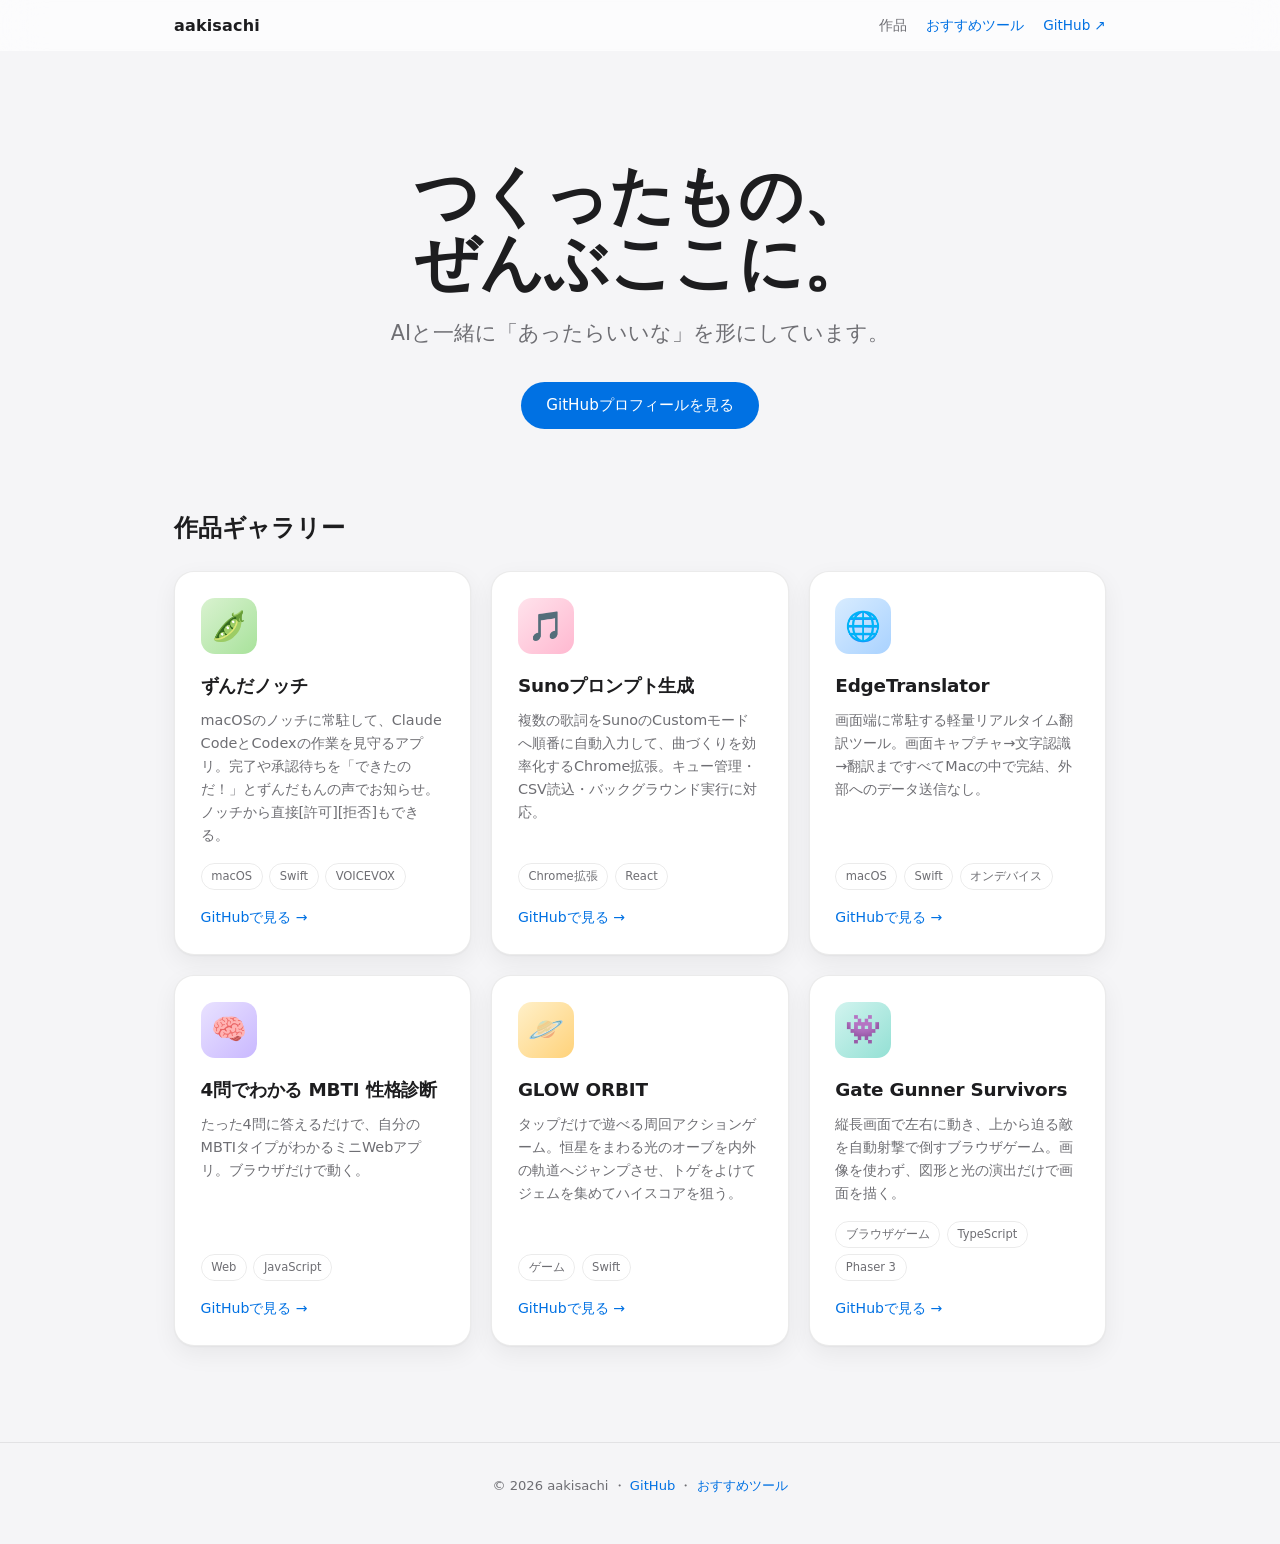
==== index.html @ 453d5697 "初回公開：作品ギャラリー＋おすすめツール" ====
<!DOCTYPE html>
<html lang="ja">
<head>
<meta charset="UTF-8">
<meta name="viewport" content="width=device-width, initial-scale=1.0">
<title>aakisachi | 作品ギャラリー</title>
<meta name="description" content="aakisachiがつくったアプリ・ツールの紹介ページ">
<link rel="stylesheet" href="style.css">
</head>
<body>

<header>
  <div class="header-inner">
    <a class="header-name" href="index.html">aakisachi</a>
    <nav class="header-nav">
      <a class="header-link current" href="index.html">作品</a>
      <a class="header-link" href="tools.html">おすすめツール</a>
      <a class="header-link" href="https://github.com/aakisachi" target="_blank" rel="noopener">GitHub ↗</a>
    </nav>
  </div>
</header>

<div class="hero">
  <h1>つくったもの、<br>ぜんぶここに。</h1>
  <p>AIと一緒に「あったらいいな」を形にしています。</p>
  <a class="github-btn" href="https://github.com/aakisachi" target="_blank" rel="noopener">GitHubプロフィールを見る</a>
</div>

<main>
  <h2 class="section-title">作品ギャラリー</h2>
  <div class="grid">

    <a class="card" href="https://github.com/aakisachi/zunda-notch" target="_blank" rel="noopener">
      <div class="card-icon icon-green">🫛</div>
      <h3>ずんだノッチ</h3>
      <p class="desc">macOSのノッチに常駐して、Claude CodeとCodexの作業を見守るアプリ。完了や承認待ちを「できたのだ！」とずんだもんの声でお知らせ。ノッチから直接[許可][拒否]もできる。</p>
      <div class="tags">
        <span class="tag">macOS</span>
        <span class="tag">Swift</span>
        <span class="tag">VOICEVOX</span>
      </div>
      <span class="cta">GitHubで見る →</span>
    </a>

    <a class="card" href="https://github.com/aakisachi/suno-prompt-generator" target="_blank" rel="noopener">
      <div class="card-icon icon-pink">🎵</div>
      <h3>Sunoプロンプト生成</h3>
      <p class="desc">複数の歌詞をSunoのCustomモードへ順番に自動入力して、曲づくりを効率化するChrome拡張。キュー管理・CSV読込・バックグラウンド実行に対応。</p>
      <div class="tags">
        <span class="tag">Chrome拡張</span>
        <span class="tag">React</span>
      </div>
      <span class="cta">GitHubで見る →</span>
    </a>

    <a class="card" href="https://github.com/aakisachi/EdgeTranslator" target="_blank" rel="noopener">
      <div class="card-icon icon-blue">🌐</div>
      <h3>EdgeTranslator</h3>
      <p class="desc">画面端に常駐する軽量リアルタイム翻訳ツール。画面キャプチャ→文字認識→翻訳まですべてMacの中で完結、外部へのデータ送信なし。</p>
      <div class="tags">
        <span class="tag">macOS</span>
        <span class="tag">Swift</span>
        <span class="tag">オンデバイス</span>
      </div>
      <span class="cta">GitHubで見る →</span>
    </a>

    <a class="card" href="https://github.com/aakisachi/mbti-app" target="_blank" rel="noopener">
      <div class="card-icon icon-purple">🧠</div>
      <h3>4問でわかる MBTI 性格診断</h3>
      <p class="desc">たった4問に答えるだけで、自分のMBTIタイプがわかるミニWebアプリ。ブラウザだけで動く。</p>
      <div class="tags">
        <span class="tag">Web</span>
        <span class="tag">JavaScript</span>
      </div>
      <span class="cta">GitHubで見る →</span>
    </a>

    <a class="card" href="https://github.com/aakisachi/glow-orbit" target="_blank" rel="noopener">
      <div class="card-icon icon-gold">🪐</div>
      <h3>GLOW ORBIT</h3>
      <p class="desc">タップだけで遊べる周回アクションゲーム。恒星をまわる光のオーブを内外の軌道へジャンプさせ、トゲをよけてジェムを集めてハイスコアを狙う。</p>
      <div class="tags">
        <span class="tag">ゲーム</span>
        <span class="tag">Swift</span>
      </div>
      <span class="cta">GitHubで見る →</span>
    </a>

    <a class="card" href="https://github.com/aakisachi/gate-gunner-survivors" target="_blank" rel="noopener">
      <div class="card-icon icon-teal">👾</div>
      <h3>Gate Gunner Survivors</h3>
      <p class="desc">縦長画面で左右に動き、上から迫る敵を自動射撃で倒すブラウザゲーム。画像を使わず、図形と光の演出だけで画面を描く。</p>
      <div class="tags">
        <span class="tag">ブラウザゲーム</span>
        <span class="tag">TypeScript</span>
        <span class="tag">Phaser 3</span>
      </div>
      <span class="cta">GitHubで見る →</span>
    </a>

  </div>
</main>

<footer>
  <p>© 2026 aakisachi ・ <a href="https://github.com/aakisachi" target="_blank" rel="noopener">GitHub</a> ・ <a href="tools.html">おすすめツール</a></p>
</footer>

</body>
</html>
---- style.css ----
:root {
  color-scheme: light;
  --bg: #f5f5f7;
  --surface: #ffffff;
  --text: #1d1d1f;
  --text-secondary: #6e6e73;
  --border: rgba(0, 0, 0, 0.08);
  --shadow: 0 1px 2px rgba(0, 0, 0, 0.04), 0 8px 24px rgba(0, 0, 0, 0.06);
  --shadow-hover: 0 2px 4px rgba(0, 0, 0, 0.05), 0 16px 40px rgba(0, 0, 0, 0.10);
  --chrome: rgba(255, 255, 255, 0.65);
  --accent: #0071e3;
}

* { margin: 0; padding: 0; box-sizing: border-box; }

body {
  font-family: system-ui, -apple-system, "Hiragino Sans", "Yu Gothic UI", sans-serif;
  background: var(--bg);
  color: var(--text);
  line-height: 1.6;
  -webkit-font-smoothing: antialiased;
}

/* ── ヘッダー：半透明の浮遊バー ── */
header {
  position: sticky;
  top: 0;
  z-index: 10;
  background: var(--chrome);
  backdrop-filter: blur(20px) saturate(180%);
  -webkit-backdrop-filter: blur(20px) saturate(180%);
}
@media (prefers-reduced-transparency: reduce) {
  header { background: var(--bg); backdrop-filter: none; -webkit-backdrop-filter: none; }
}
.header-inner {
  max-width: 980px;
  margin: 0 auto;
  padding: 0.8rem 1.5rem;
  display: flex;
  align-items: center;
  justify-content: space-between;
}
.header-name {
  font-size: 1rem;
  font-weight: 600;
  letter-spacing: 0.01em;
  color: inherit;
  text-decoration: none;
}
.header-nav {
  display: flex;
  gap: 1.2rem;
  align-items: center;
}
.header-link {
  font-size: 0.85rem;
  color: var(--accent);
  text-decoration: none;
}
.header-link:hover { text-decoration: underline; }
.header-link.current { color: var(--text-secondary); pointer-events: none; }

/* ── ヒーロー ── */
.hero {
  max-width: 980px;
  margin: 0 auto;
  padding: clamp(4rem, 10vw, 7rem) 1.5rem clamp(3rem, 7vw, 5rem);
  text-align: center;
}
.hero.compact {
  padding: clamp(2.5rem, 6vw, 4rem) 1.5rem clamp(2rem, 4vw, 3rem);
}
.hero h1 {
  font-size: clamp(2.4rem, 6vw, 4rem);
  line-height: 1.05;
  letter-spacing: -0.02em;
  font-weight: 700;
}
.hero.compact h1 { font-size: clamp(1.8rem, 4vw, 2.6rem); }
.hero p {
  margin-top: 1.2rem;
  font-size: clamp(1.05rem, 2vw, 1.3rem);
  color: var(--text-secondary);
}
.hero.compact p { font-size: clamp(0.95rem, 1.6vw, 1.1rem); }
.hero .github-btn {
  display: inline-block;
  margin-top: 2rem;
  padding: 0.7rem 1.6rem;
  border-radius: 980px;
  background: var(--accent);
  color: #fff;
  font-size: 0.95rem;
  font-weight: 500;
  text-decoration: none;
  transition: transform 100ms ease-out, opacity 150ms ease-out;
}
.hero .github-btn:hover { opacity: 0.88; }
.hero .github-btn:active { transform: scale(0.97); }

/* ── カードグリッド ── */
main {
  max-width: 980px;
  margin: 0 auto;
  padding: 0 1.5rem clamp(4rem, 8vw, 6rem);
}
.section-title {
  font-size: 1.5rem;
  font-weight: 700;
  letter-spacing: -0.01em;
  margin-bottom: 1.5rem;
}
.grid {
  display: grid;
  grid-template-columns: repeat(auto-fit, minmax(270px, 1fr));
  gap: 1.25rem;
}

.card {
  position: relative;
  display: flex;
  flex-direction: column;
  background: var(--surface);
  border: 1px solid var(--border);
  border-radius: 20px;
  padding: 1.6rem;
  box-shadow: var(--shadow);
  text-decoration: none;
  color: inherit;
  transition: transform 250ms cubic-bezier(0.25, 0.1, 0.25, 1), box-shadow 250ms cubic-bezier(0.25, 0.1, 0.25, 1);
}
a.card:hover { transform: translateY(-4px); box-shadow: var(--shadow-hover); }
a.card:active { transform: translateY(-1px) scale(0.99); transition-duration: 100ms; }

.card-icon {
  width: 56px;
  height: 56px;
  border-radius: 14px;
  display: grid;
  place-items: center;
  font-size: 1.8rem;
  margin-bottom: 1.1rem;
}
.icon-green  { background: linear-gradient(135deg, #d9f2d0, #a8e29b); }
.icon-pink   { background: linear-gradient(135deg, #ffe3ec, #ffb8d0); }
.icon-blue   { background: linear-gradient(135deg, #d8ecff, #a9d2ff); }
.icon-purple { background: linear-gradient(135deg, #e9e2ff, #c9b8ff); }
.icon-gold   { background: linear-gradient(135deg, #fff0c9, #ffd27a); }
.icon-teal   { background: linear-gradient(135deg, #d2f4ef, #93e0d4); }
.icon-gray   { background: linear-gradient(135deg, #ececf0, #d4d4dc); }

.card h3 {
  font-size: 1.15rem;
  font-weight: 600;
  letter-spacing: -0.01em;
}
.card .desc {
  margin-top: 0.5rem;
  font-size: 0.9rem;
  color: var(--text-secondary);
  flex-grow: 1;
}
.card .tags {
  display: flex;
  flex-wrap: wrap;
  gap: 0.4rem;
  margin-top: 1rem;
}
.tag {
  font-size: 0.72rem;
  padding: 0.2rem 0.6rem;
  border-radius: 980px;
  border: 1px solid var(--border);
  color: var(--text-secondary);
}
.card .cta {
  margin-top: 1rem;
  font-size: 0.88rem;
  font-weight: 500;
  color: var(--accent);
}
.badge-soon {
  position: absolute;
  top: 1.2rem;
  right: 1.2rem;
  font-size: 0.7rem;
  font-weight: 600;
  padding: 0.25rem 0.65rem;
  border-radius: 980px;
  background: color-mix(in srgb, var(--accent) 12%, transparent);
  color: var(--accent);
}

.note {
  margin-top: 2rem;
  font-size: 0.8rem;
  color: var(--text-secondary);
}

footer {
  border-top: 1px solid var(--border);
  padding: 2rem 1.5rem 3rem;
  text-align: center;
  font-size: 0.82rem;
  color: var(--text-secondary);
}
footer a { color: var(--accent); text-decoration: none; }
footer a:hover { text-decoration: underline; }

@media (prefers-reduced-motion: reduce) {
  .card, .github-btn { transition: none !important; }
  a.card:hover { transform: none; }
}
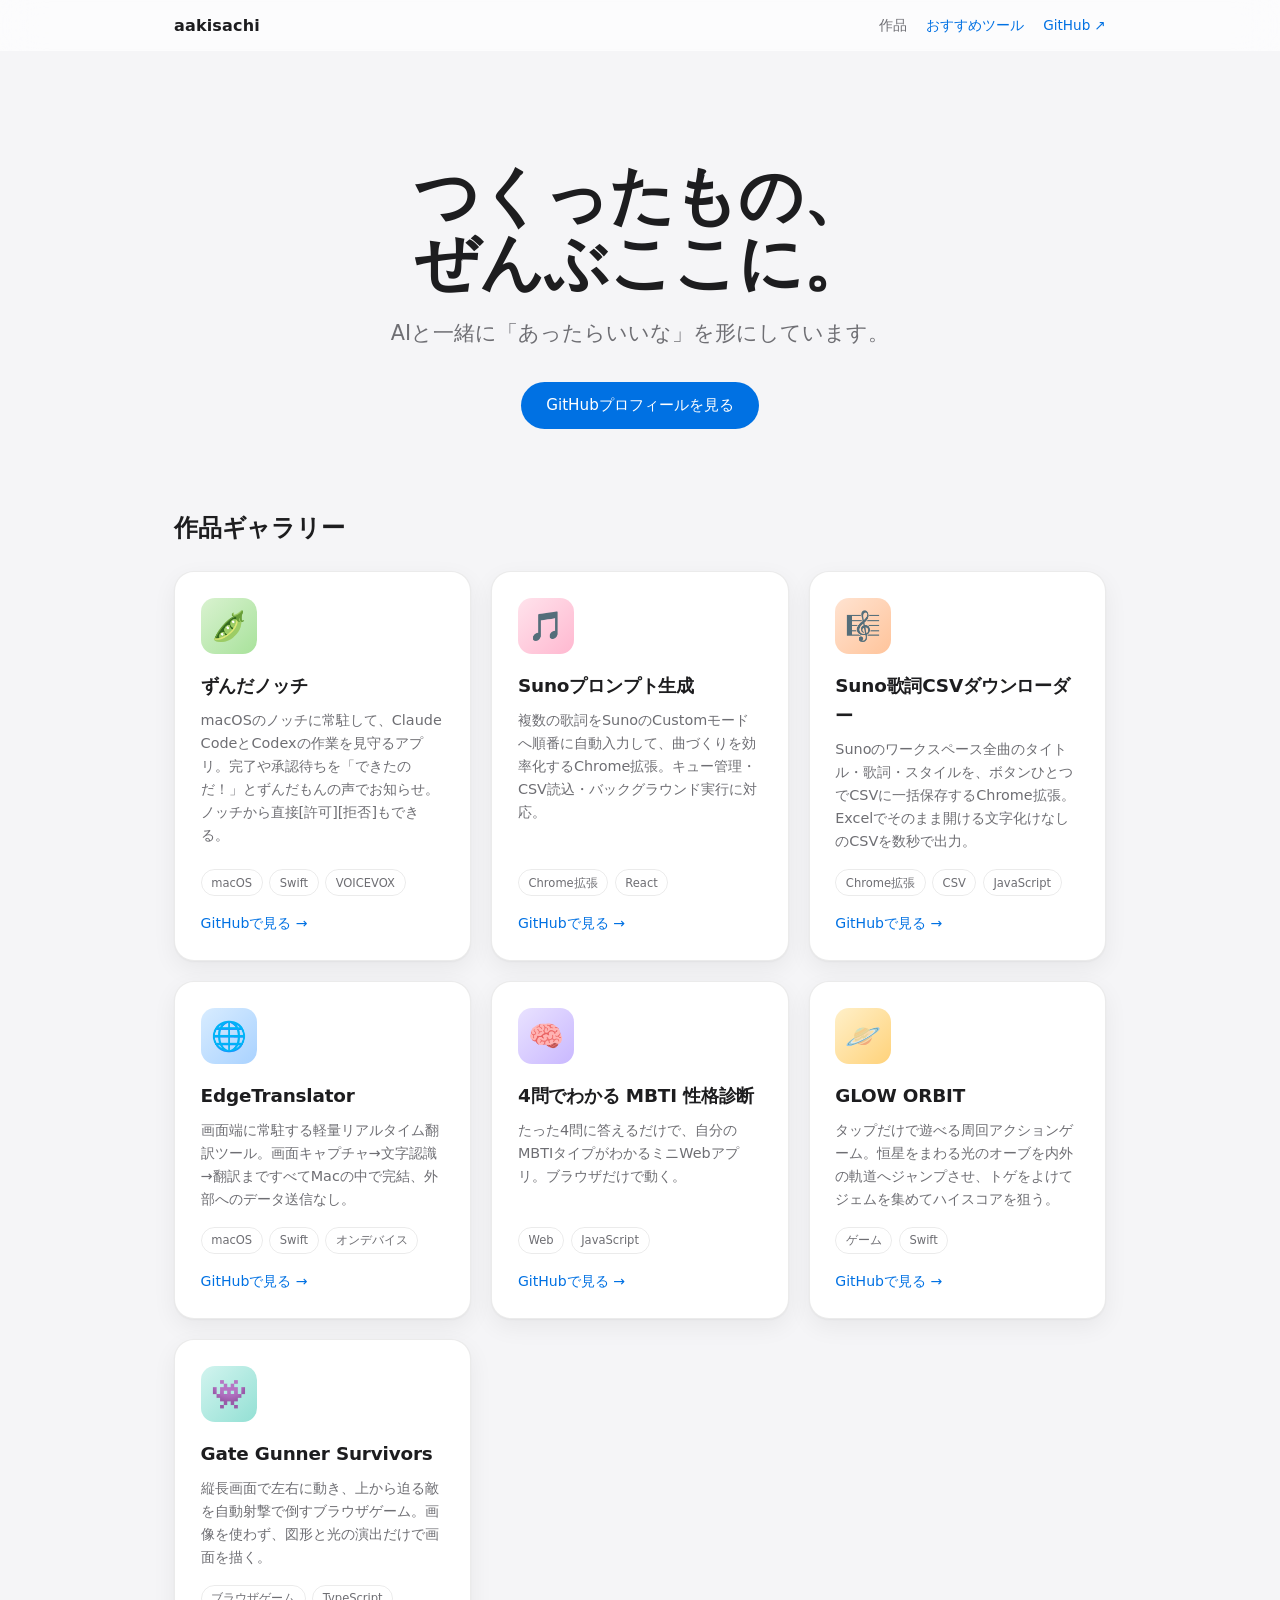
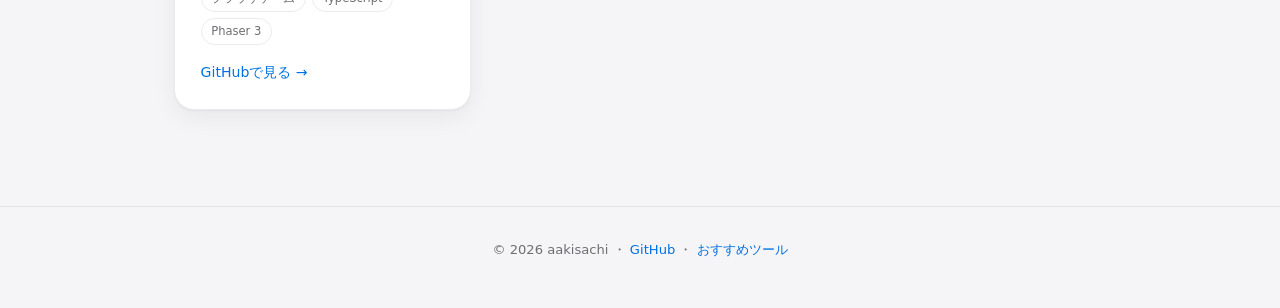
==== commit 6d2209e0: "作品ギャラリーにSuno歌詞CSVダウンローダーを追加 Co-Authored-By: Claude Fable 5 <noreply@anthropic.com>" ====
--- a/index.html
+++ b/index.html
@@ -49,6 +49,18 @@
       <div class="tags">
         <span class="tag">Chrome拡張</span>
         <span class="tag">React</span>
+      </div>
+      <span class="cta">GitHubで見る →</span>
+    </a>
+
+    <a class="card" href="https://github.com/aakisachi/suno-lyrics-csv" target="_blank" rel="noopener">
+      <div class="card-icon icon-orange">🎼</div>
+      <h3>Suno歌詞CSVダウンローダー</h3>
+      <p class="desc">Sunoのワークスペース全曲のタイトル・歌詞・スタイルを、ボタンひとつでCSVに一括保存するChrome拡張。Excelでそのまま開ける文字化けなしのCSVを数秒で出力。</p>
+      <div class="tags">
+        <span class="tag">Chrome拡張</span>
+        <span class="tag">CSV</span>
+        <span class="tag">JavaScript</span>
       </div>
       <span class="cta">GitHubで見る →</span>
     </a>
--- a/style.css
+++ b/style.css
@@ -149,6 +149,7 @@
 .icon-gold   { background: linear-gradient(135deg, #fff0c9, #ffd27a); }
 .icon-teal   { background: linear-gradient(135deg, #d2f4ef, #93e0d4); }
 .icon-gray   { background: linear-gradient(135deg, #ececf0, #d4d4dc); }
+.icon-orange { background: linear-gradient(135deg, #ffe3d1, #ffc49b); }
 
 .card h3 {
   font-size: 1.15rem;
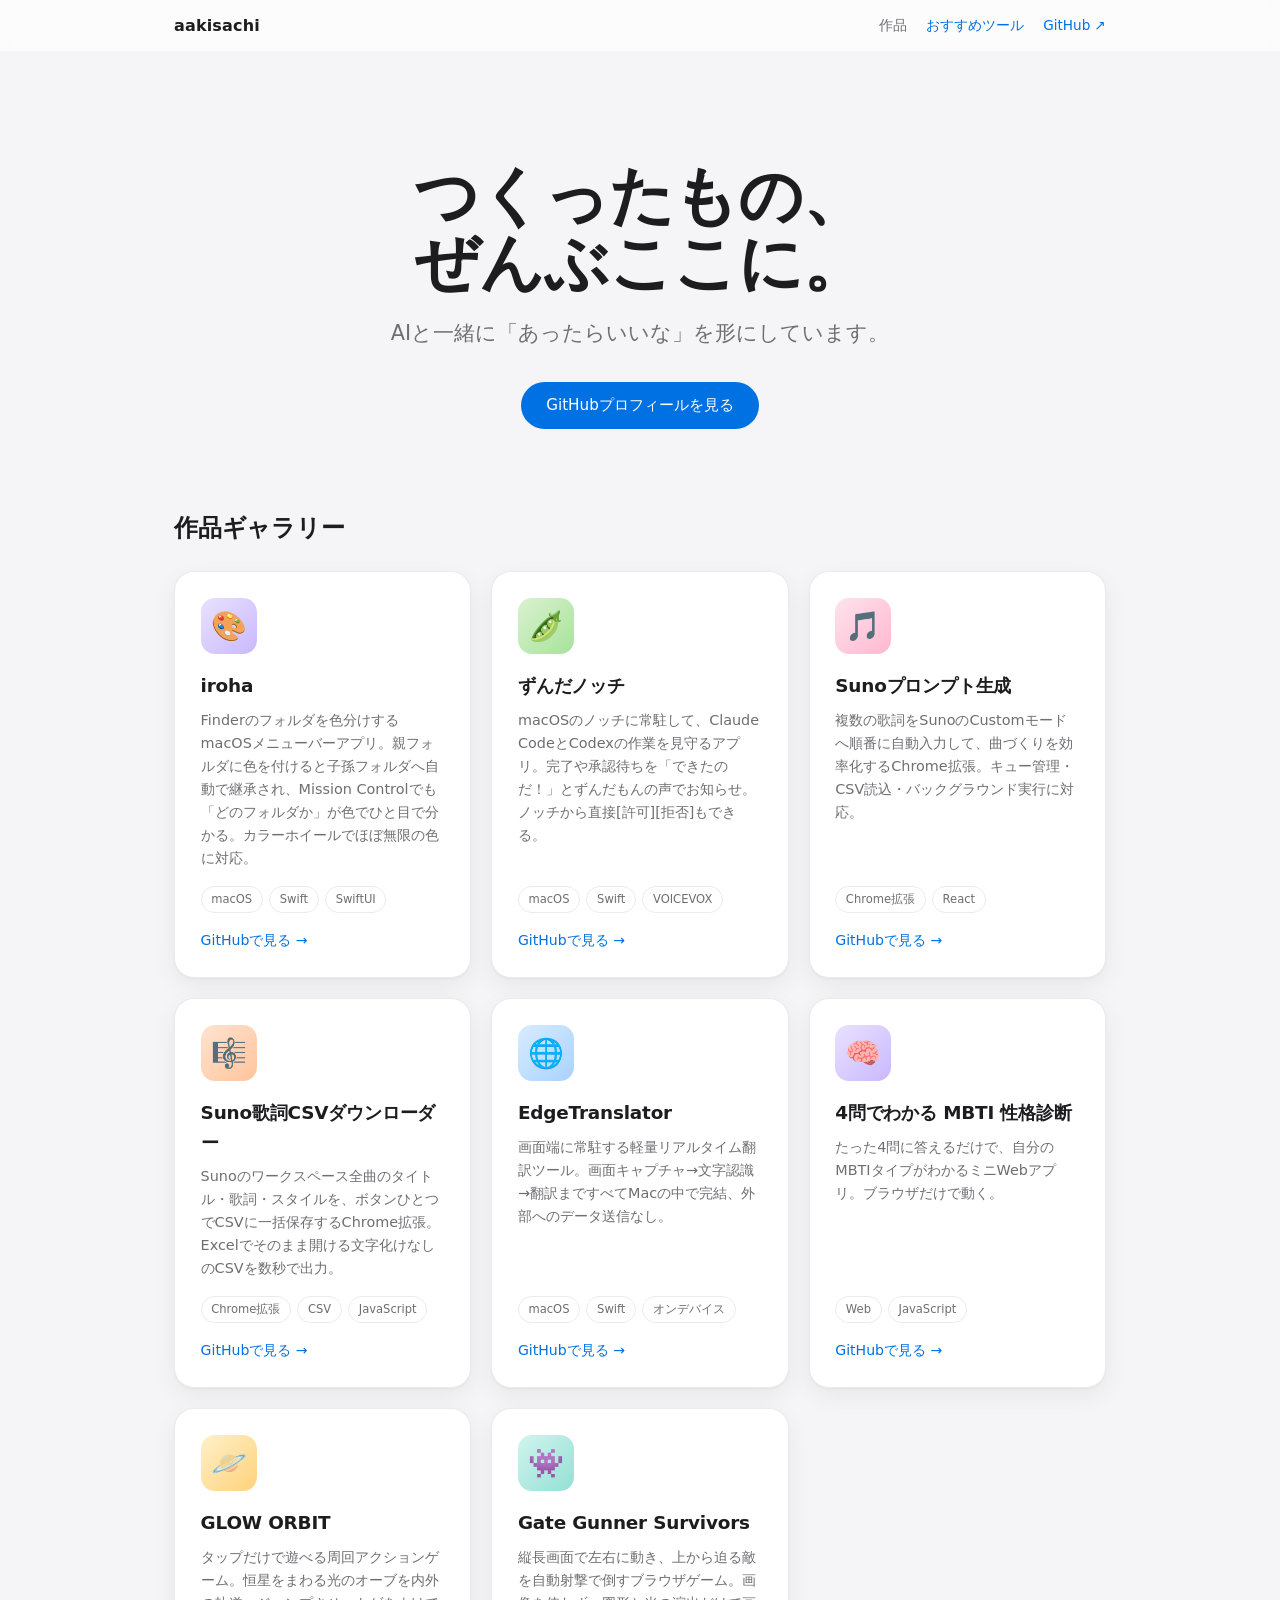
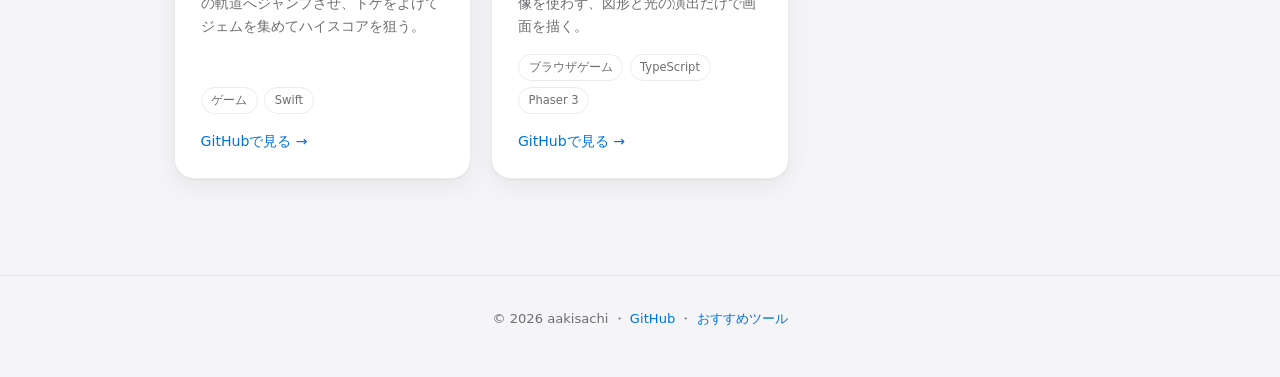
==== commit ac84d75a: "作品ギャラリーに iroha（フォルダ色分けアプリ）を追加 Co-Authored-By: Claude Fable 5 <noreply@anthropic.com>" ====
--- a/index.html
+++ b/index.html
@@ -29,6 +29,18 @@
 <main>
   <h2 class="section-title">作品ギャラリー</h2>
   <div class="grid">
+
+    <a class="card" href="https://github.com/aakisachi/iroha" target="_blank" rel="noopener">
+      <div class="card-icon icon-purple">🎨</div>
+      <h3>iroha</h3>
+      <p class="desc">Finderのフォルダを色分けするmacOSメニューバーアプリ。親フォルダに色を付けると子孫フォルダへ自動で継承され、Mission Controlでも「どのフォルダか」が色でひと目で分かる。カラーホイールでほぼ無限の色に対応。</p>
+      <div class="tags">
+        <span class="tag">macOS</span>
+        <span class="tag">Swift</span>
+        <span class="tag">SwiftUI</span>
+      </div>
+      <span class="cta">GitHubで見る →</span>
+    </a>
 
     <a class="card" href="https://github.com/aakisachi/zunda-notch" target="_blank" rel="noopener">
       <div class="card-icon icon-green">🫛</div>
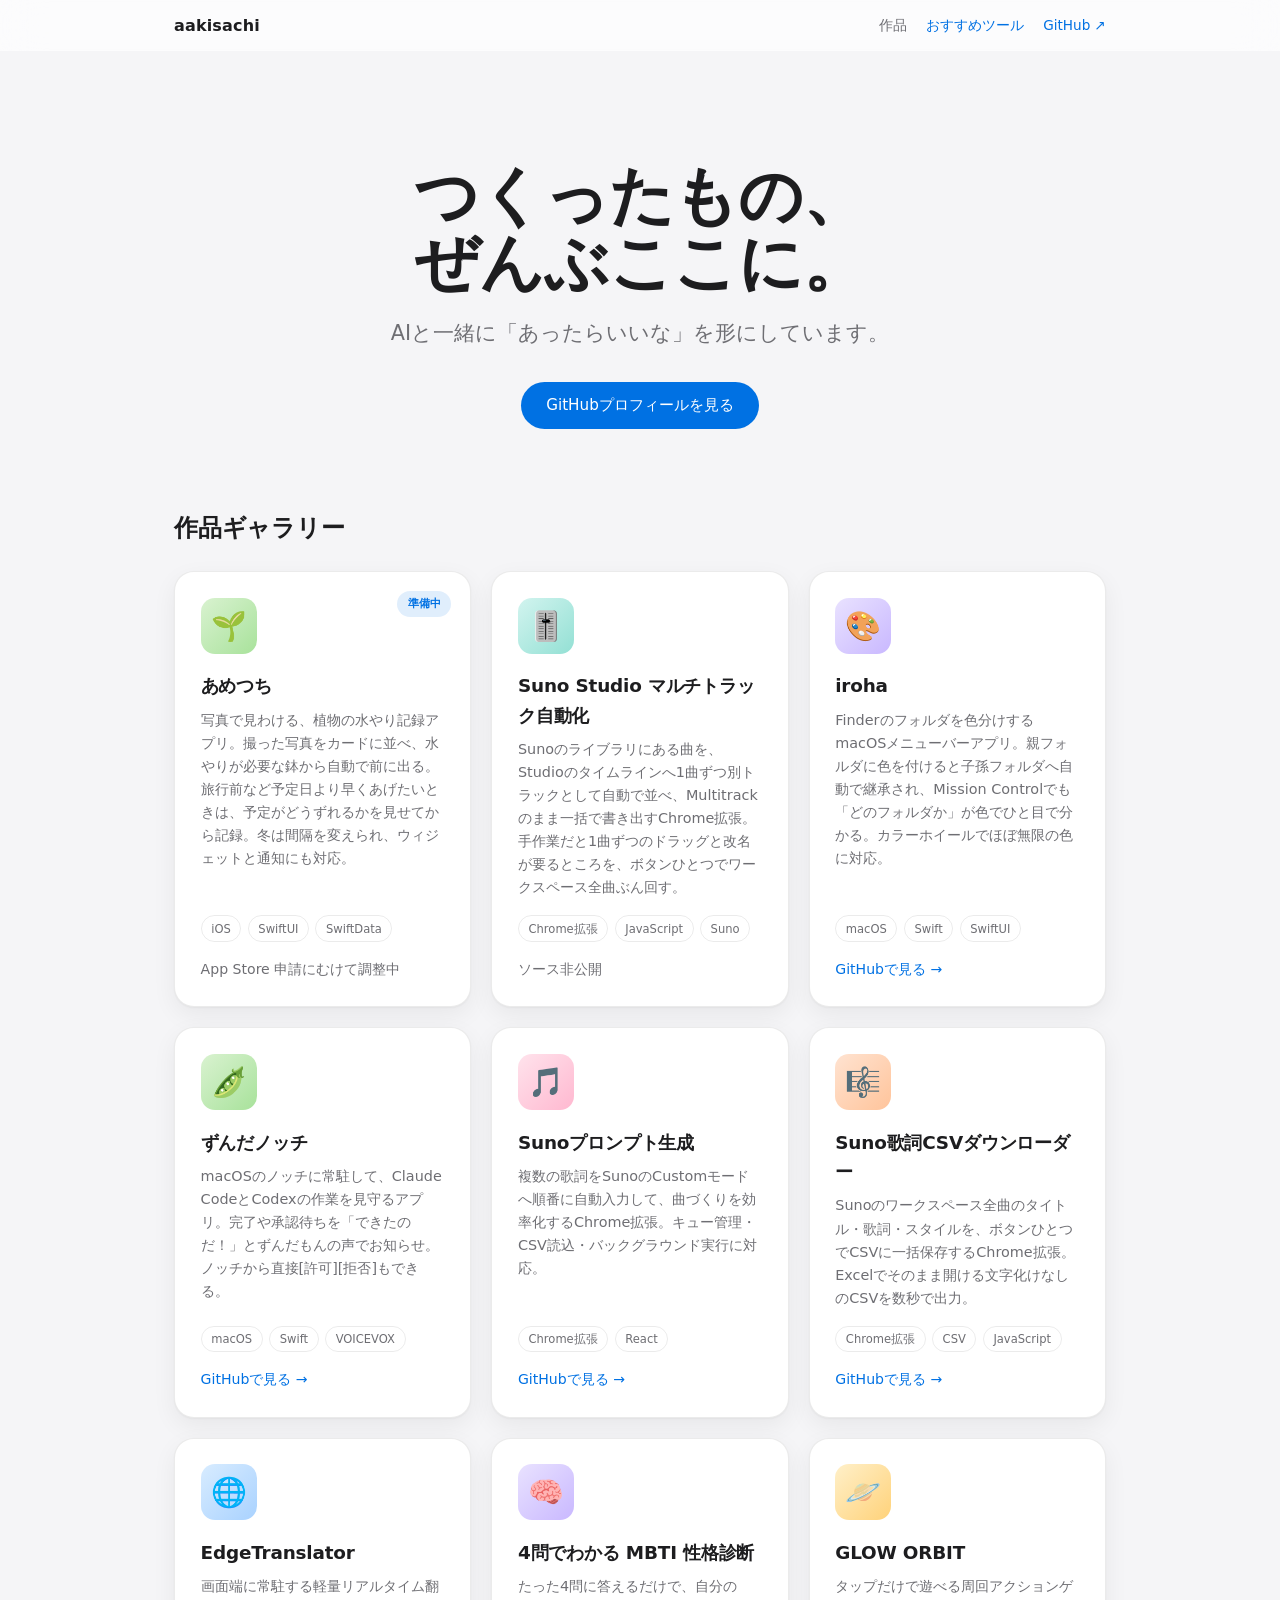
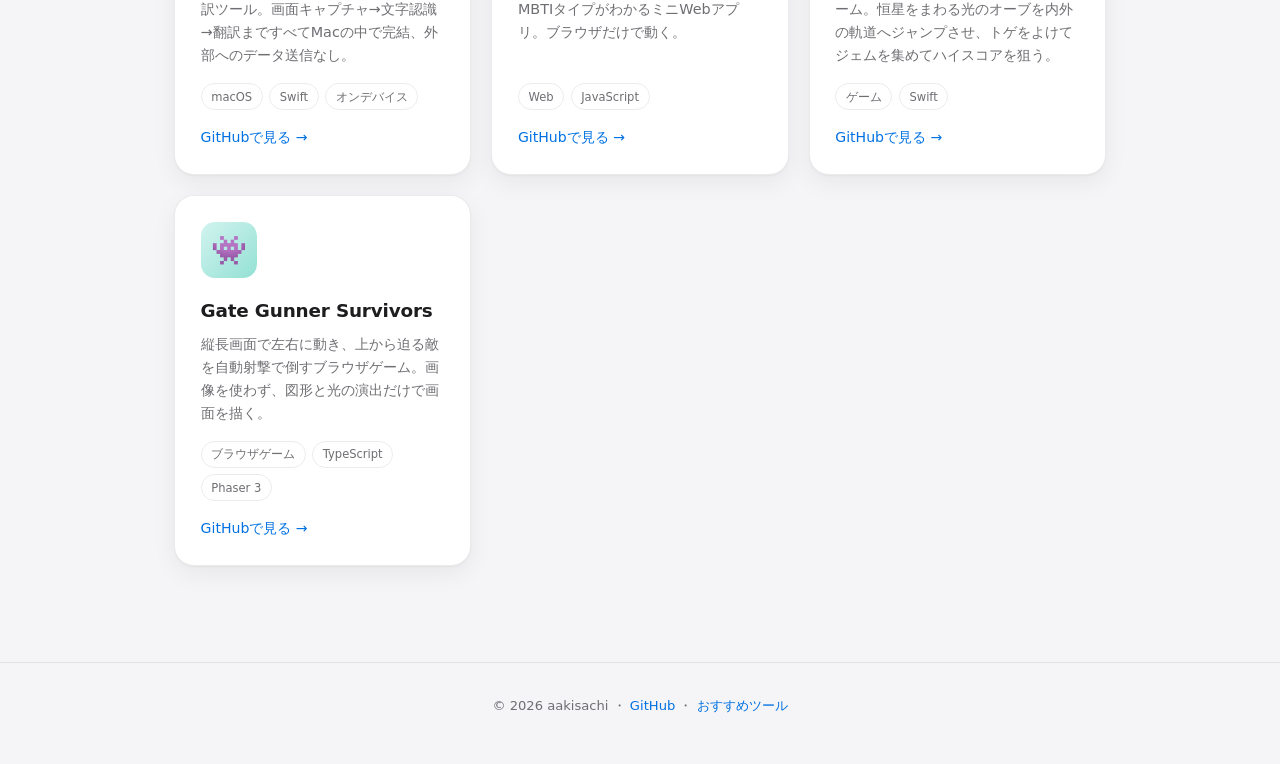
==== commit 253005fc: "作品ギャラリーに あめつち と Suno Studio マルチトラック自動化 を追加 どちらもソース非公開のため、GitHubリンクを持たないカードとして掲載。 リンクなしカード用に .cta.qui" ====
--- a/index.html
+++ b/index.html
@@ -29,6 +29,31 @@
 <main>
   <h2 class="section-title">作品ギャラリー</h2>
   <div class="grid">
+
+    <div class="card">
+      <span class="badge-soon">準備中</span>
+      <div class="card-icon icon-green">🌱</div>
+      <h3>あめつち</h3>
+      <p class="desc">写真で見わける、植物の水やり記録アプリ。撮った写真をカードに並べ、水やりが必要な鉢から自動で前に出る。旅行前など予定日より早くあげたいときは、予定がどうずれるかを見せてから記録。冬は間隔を変えられ、ウィジェットと通知にも対応。</p>
+      <div class="tags">
+        <span class="tag">iOS</span>
+        <span class="tag">SwiftUI</span>
+        <span class="tag">SwiftData</span>
+      </div>
+      <span class="cta quiet">App Store 申請にむけて調整中</span>
+    </div>
+
+    <div class="card">
+      <div class="card-icon icon-teal">🎚️</div>
+      <h3>Suno Studio マルチトラック自動化</h3>
+      <p class="desc">Sunoのライブラリにある曲を、Studioのタイムラインへ1曲ずつ別トラックとして自動で並べ、Multitrackのまま一括で書き出すChrome拡張。手作業だと1曲ずつのドラッグと改名が要るところを、ボタンひとつでワークスペース全曲ぶん回す。</p>
+      <div class="tags">
+        <span class="tag">Chrome拡張</span>
+        <span class="tag">JavaScript</span>
+        <span class="tag">Suno</span>
+      </div>
+      <span class="cta quiet">ソース非公開</span>
+    </div>
 
     <a class="card" href="https://github.com/aakisachi/iroha" target="_blank" rel="noopener">
       <div class="card-icon icon-purple">🎨</div>
--- a/style.css
+++ b/style.css
@@ -181,6 +181,11 @@
   font-weight: 500;
   color: var(--accent);
 }
+/* リンク先を持たないカード（ソース非公開のもの）の締めの一行 */
+.card .cta.quiet {
+  font-weight: 400;
+  color: var(--text-secondary);
+}
 .badge-soon {
   position: absolute;
   top: 1.2rem;
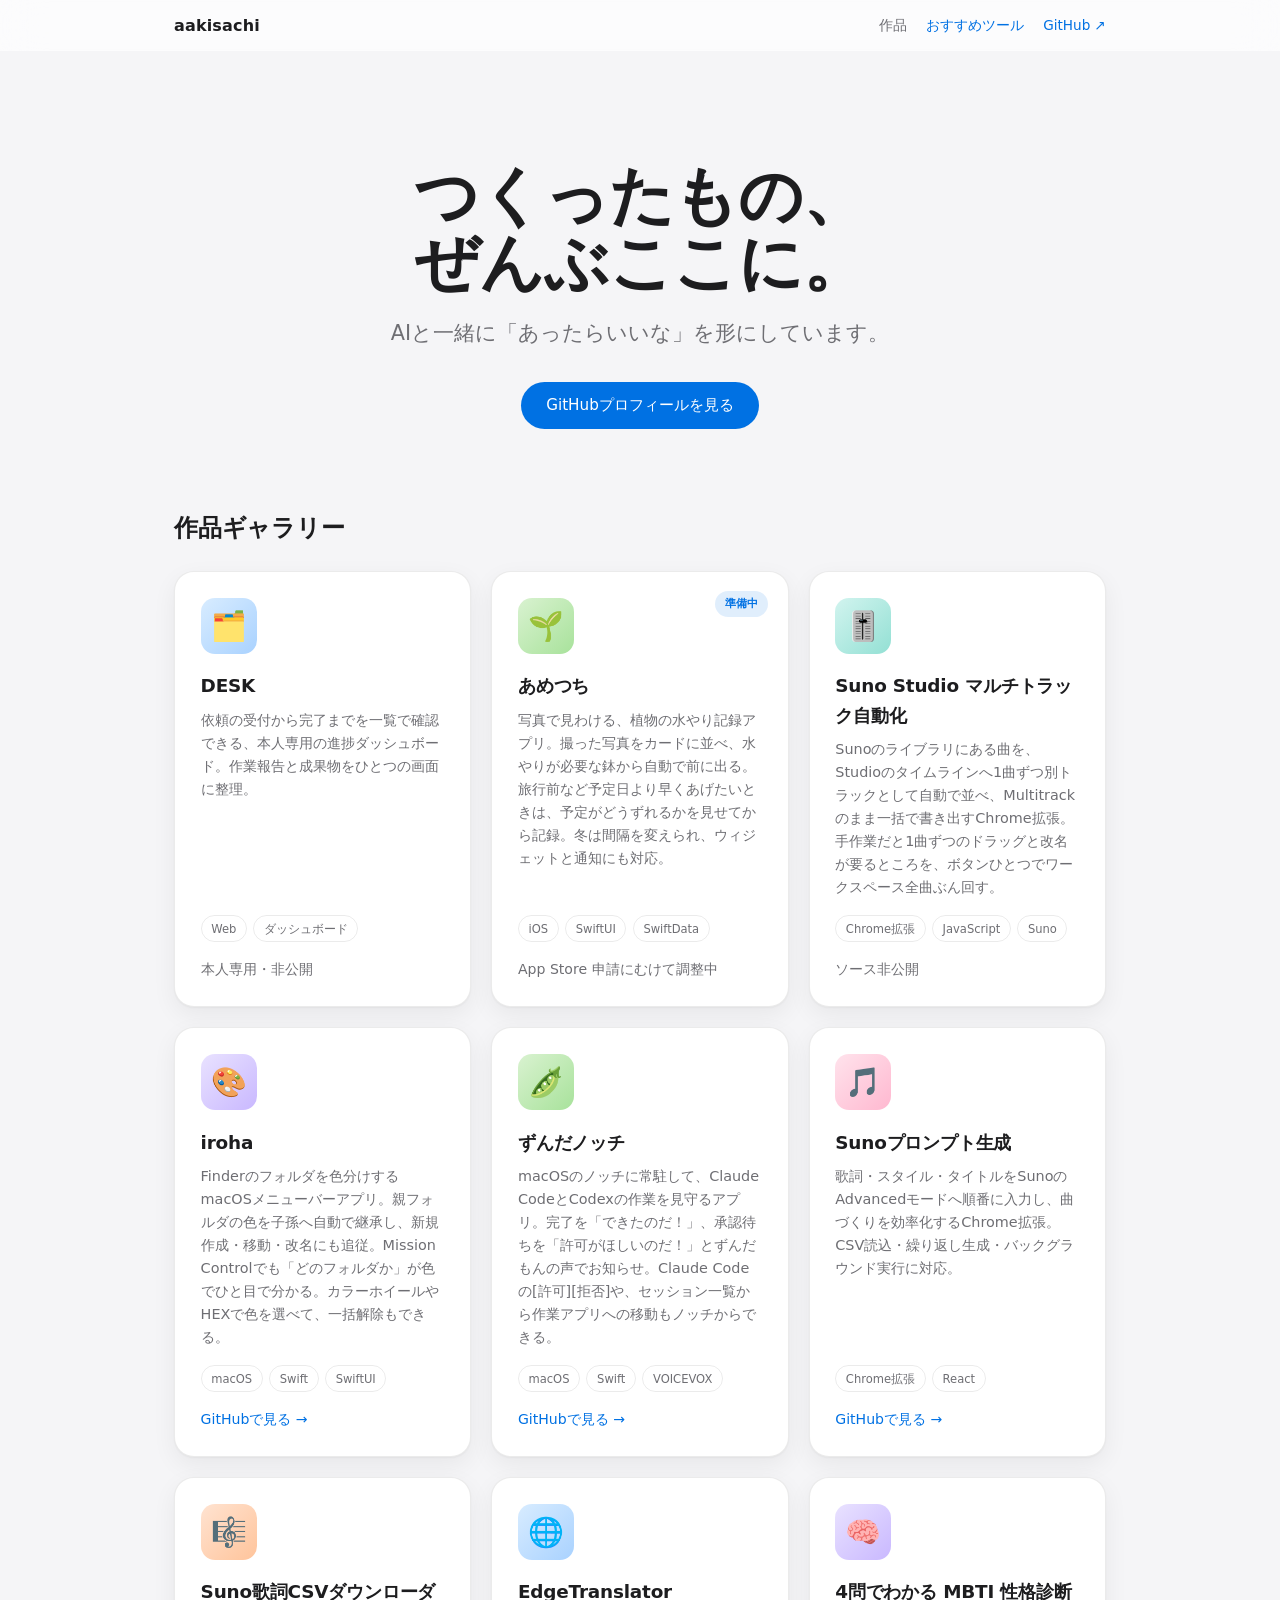
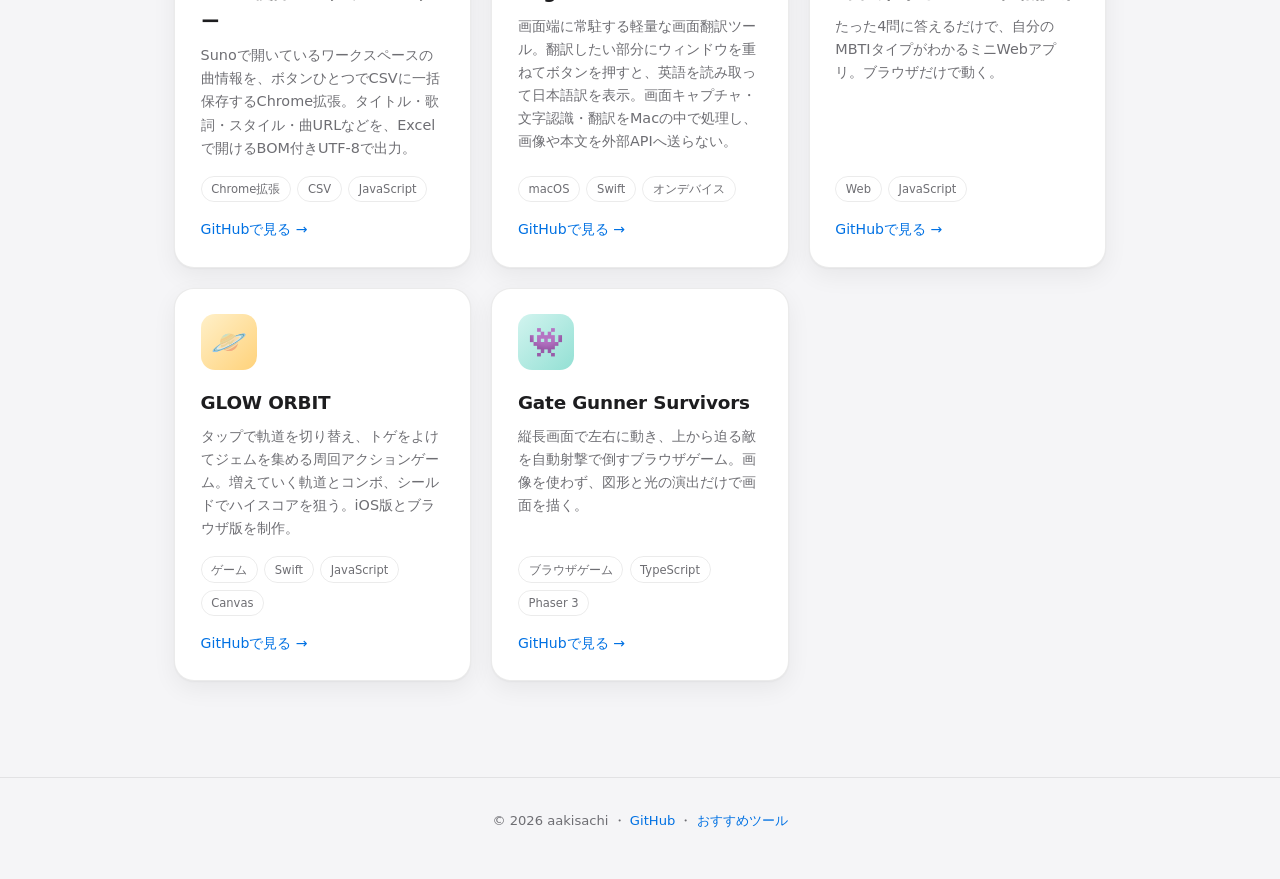
==== commit 31f301b3: "作品ギャラリーに DESK を追加し、公開作品の紹介を更新" ====
--- a/index.html
+++ b/index.html
@@ -31,6 +31,17 @@
   <div class="grid">
 
     <div class="card">
+      <div class="card-icon icon-blue">🗂️</div>
+      <h3>DESK</h3>
+      <p class="desc">依頼の受付から完了までを一覧で確認できる、本人専用の進捗ダッシュボード。作業報告と成果物をひとつの画面に整理。</p>
+      <div class="tags">
+        <span class="tag">Web</span>
+        <span class="tag">ダッシュボード</span>
+      </div>
+      <span class="cta quiet">本人専用・非公開</span>
+    </div>
+
+    <div class="card">
       <span class="badge-soon">準備中</span>
       <div class="card-icon icon-green">🌱</div>
       <h3>あめつち</h3>
@@ -58,7 +69,7 @@
     <a class="card" href="https://github.com/aakisachi/iroha" target="_blank" rel="noopener">
       <div class="card-icon icon-purple">🎨</div>
       <h3>iroha</h3>
-      <p class="desc">Finderのフォルダを色分けするmacOSメニューバーアプリ。親フォルダに色を付けると子孫フォルダへ自動で継承され、Mission Controlでも「どのフォルダか」が色でひと目で分かる。カラーホイールでほぼ無限の色に対応。</p>
+      <p class="desc">Finderのフォルダを色分けするmacOSメニューバーアプリ。親フォルダの色を子孫へ自動で継承し、新規作成・移動・改名にも追従。Mission Controlでも「どのフォルダか」が色でひと目で分かる。カラーホイールやHEXで色を選べて、一括解除もできる。</p>
       <div class="tags">
         <span class="tag">macOS</span>
         <span class="tag">Swift</span>
@@ -70,7 +81,7 @@
     <a class="card" href="https://github.com/aakisachi/zunda-notch" target="_blank" rel="noopener">
       <div class="card-icon icon-green">🫛</div>
       <h3>ずんだノッチ</h3>
-      <p class="desc">macOSのノッチに常駐して、Claude CodeとCodexの作業を見守るアプリ。完了や承認待ちを「できたのだ！」とずんだもんの声でお知らせ。ノッチから直接[許可][拒否]もできる。</p>
+      <p class="desc">macOSのノッチに常駐して、Claude CodeとCodexの作業を見守るアプリ。完了を「できたのだ！」、承認待ちを「許可がほしいのだ！」とずんだもんの声でお知らせ。Claude Codeの[許可][拒否]や、セッション一覧から作業アプリへの移動もノッチからできる。</p>
       <div class="tags">
         <span class="tag">macOS</span>
         <span class="tag">Swift</span>
@@ -82,7 +93,7 @@
     <a class="card" href="https://github.com/aakisachi/suno-prompt-generator" target="_blank" rel="noopener">
       <div class="card-icon icon-pink">🎵</div>
       <h3>Sunoプロンプト生成</h3>
-      <p class="desc">複数の歌詞をSunoのCustomモードへ順番に自動入力して、曲づくりを効率化するChrome拡張。キュー管理・CSV読込・バックグラウンド実行に対応。</p>
+      <p class="desc">歌詞・スタイル・タイトルをSunoのAdvancedモードへ順番に入力し、曲づくりを効率化するChrome拡張。CSV読込・繰り返し生成・バックグラウンド実行に対応。</p>
       <div class="tags">
         <span class="tag">Chrome拡張</span>
         <span class="tag">React</span>
@@ -93,7 +104,7 @@
     <a class="card" href="https://github.com/aakisachi/suno-lyrics-csv" target="_blank" rel="noopener">
       <div class="card-icon icon-orange">🎼</div>
       <h3>Suno歌詞CSVダウンローダー</h3>
-      <p class="desc">Sunoのワークスペース全曲のタイトル・歌詞・スタイルを、ボタンひとつでCSVに一括保存するChrome拡張。Excelでそのまま開ける文字化けなしのCSVを数秒で出力。</p>
+      <p class="desc">Sunoで開いているワークスペースの曲情報を、ボタンひとつでCSVに一括保存するChrome拡張。タイトル・歌詞・スタイル・曲URLなどを、Excelで開けるBOM付きUTF-8で出力。</p>
       <div class="tags">
         <span class="tag">Chrome拡張</span>
         <span class="tag">CSV</span>
@@ -105,7 +116,7 @@
     <a class="card" href="https://github.com/aakisachi/EdgeTranslator" target="_blank" rel="noopener">
       <div class="card-icon icon-blue">🌐</div>
       <h3>EdgeTranslator</h3>
-      <p class="desc">画面端に常駐する軽量リアルタイム翻訳ツール。画面キャプチャ→文字認識→翻訳まですべてMacの中で完結、外部へのデータ送信なし。</p>
+      <p class="desc">画面端に常駐する軽量な画面翻訳ツール。翻訳したい部分にウィンドウを重ねてボタンを押すと、英語を読み取って日本語訳を表示。画面キャプチャ・文字認識・翻訳をMacの中で処理し、画像や本文を外部APIへ送らない。</p>
       <div class="tags">
         <span class="tag">macOS</span>
         <span class="tag">Swift</span>
@@ -128,10 +139,12 @@
     <a class="card" href="https://github.com/aakisachi/glow-orbit" target="_blank" rel="noopener">
       <div class="card-icon icon-gold">🪐</div>
       <h3>GLOW ORBIT</h3>
-      <p class="desc">タップだけで遊べる周回アクションゲーム。恒星をまわる光のオーブを内外の軌道へジャンプさせ、トゲをよけてジェムを集めてハイスコアを狙う。</p>
+      <p class="desc">タップで軌道を切り替え、トゲをよけてジェムを集める周回アクションゲーム。増えていく軌道とコンボ、シールドでハイスコアを狙う。iOS版とブラウザ版を制作。</p>
       <div class="tags">
         <span class="tag">ゲーム</span>
         <span class="tag">Swift</span>
+        <span class="tag">JavaScript</span>
+        <span class="tag">Canvas</span>
       </div>
       <span class="cta">GitHubで見る →</span>
     </a>
